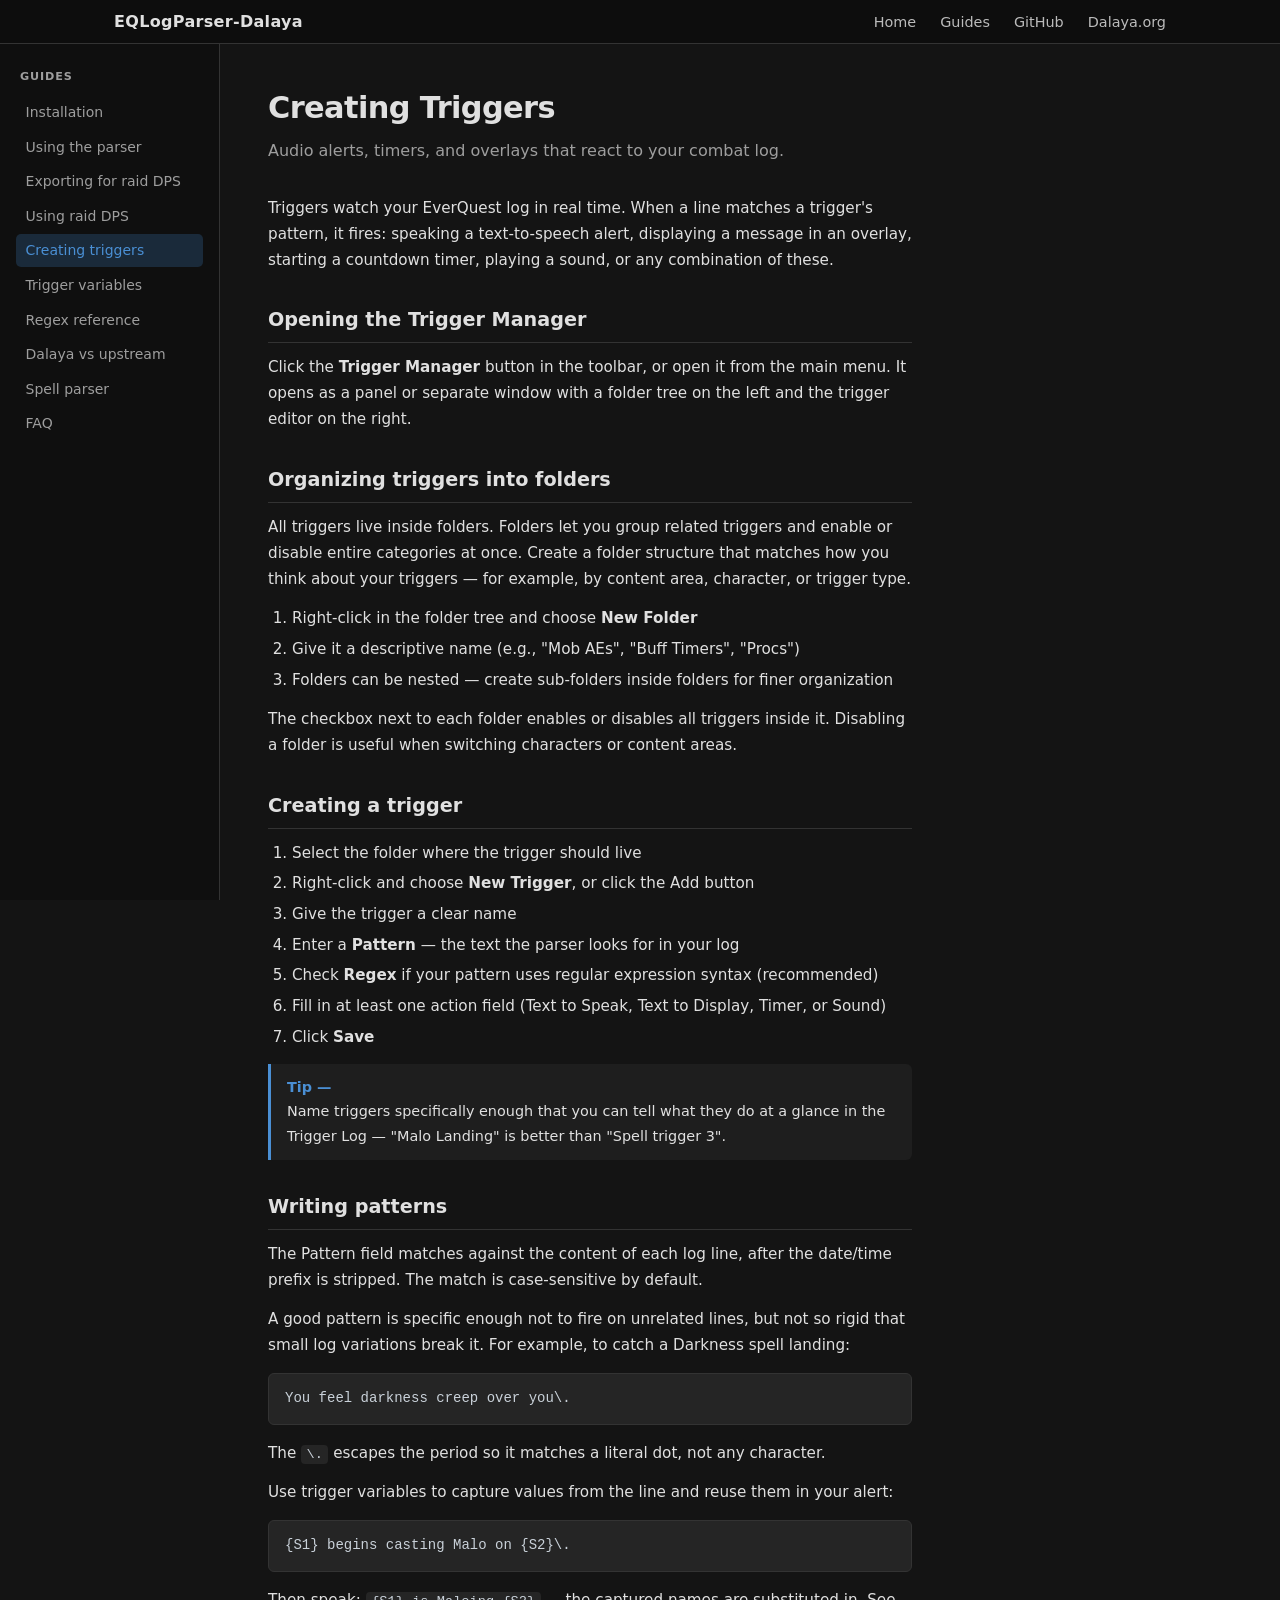
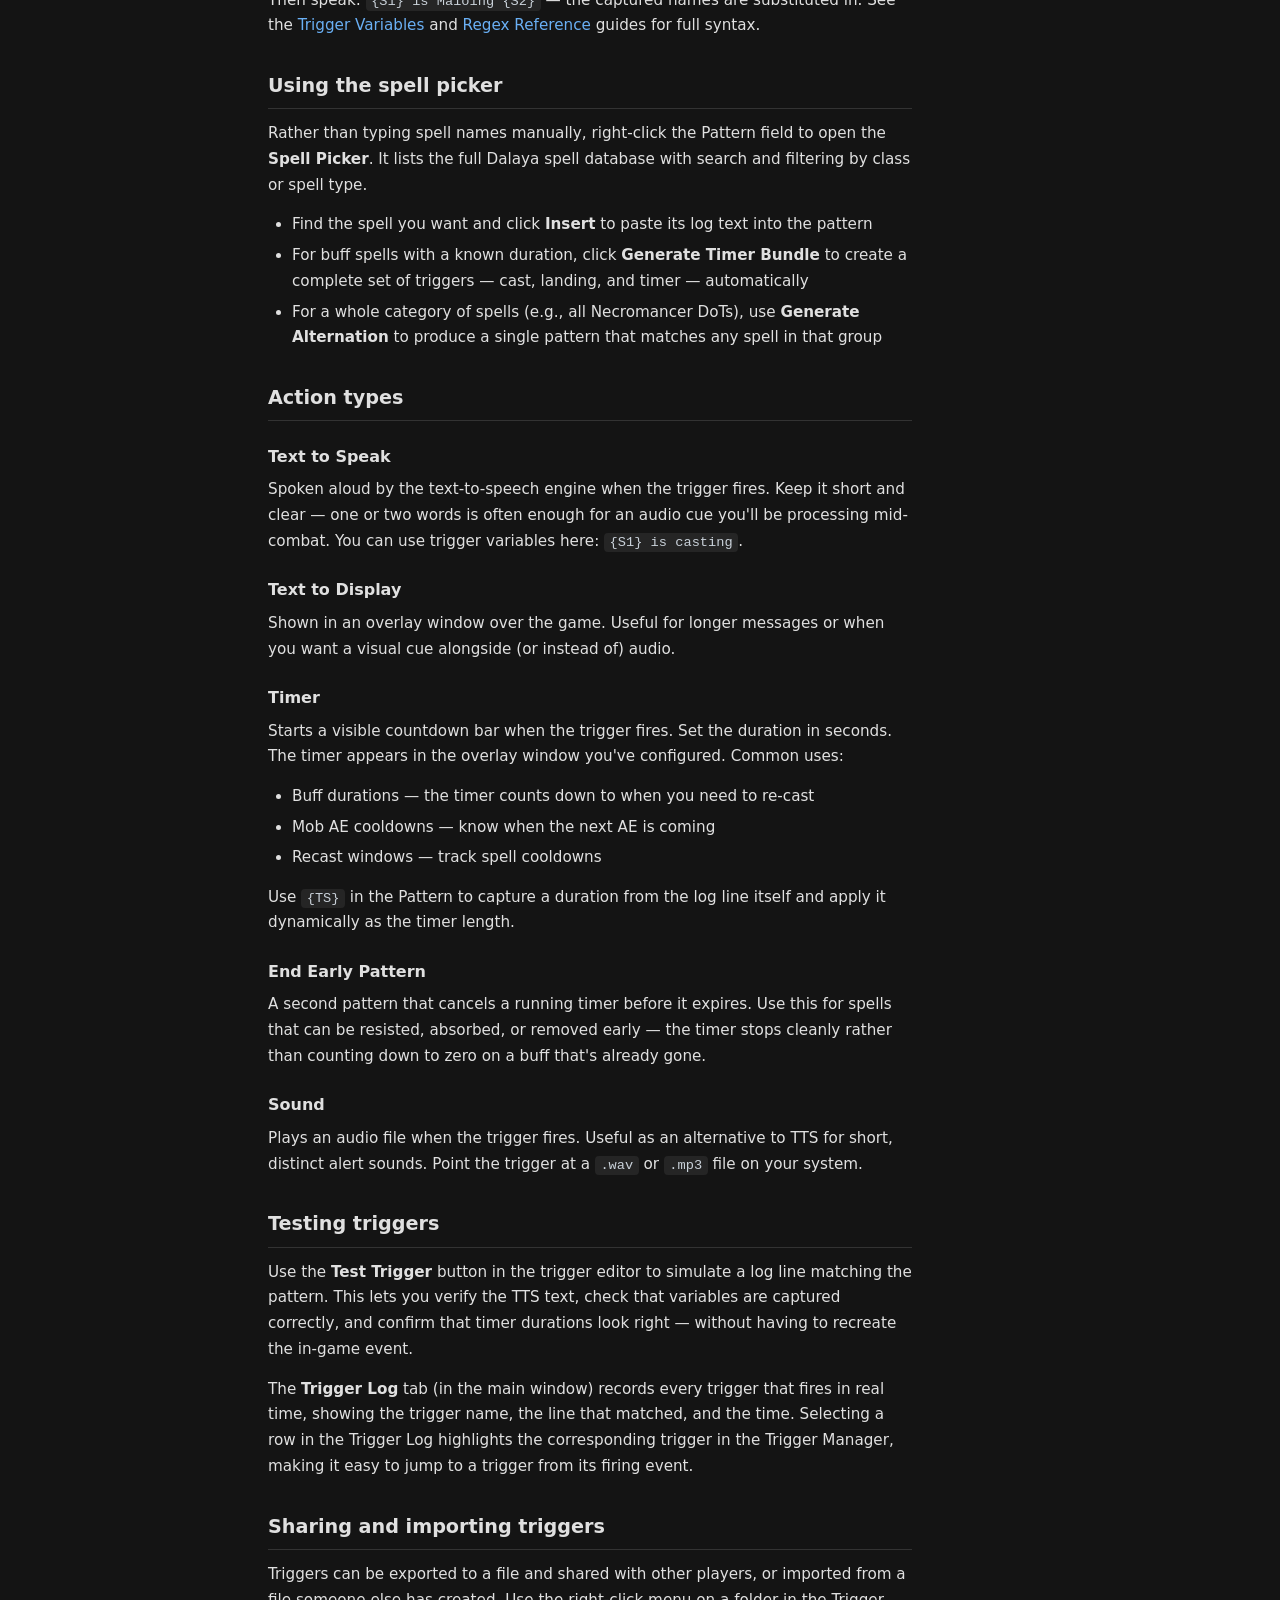
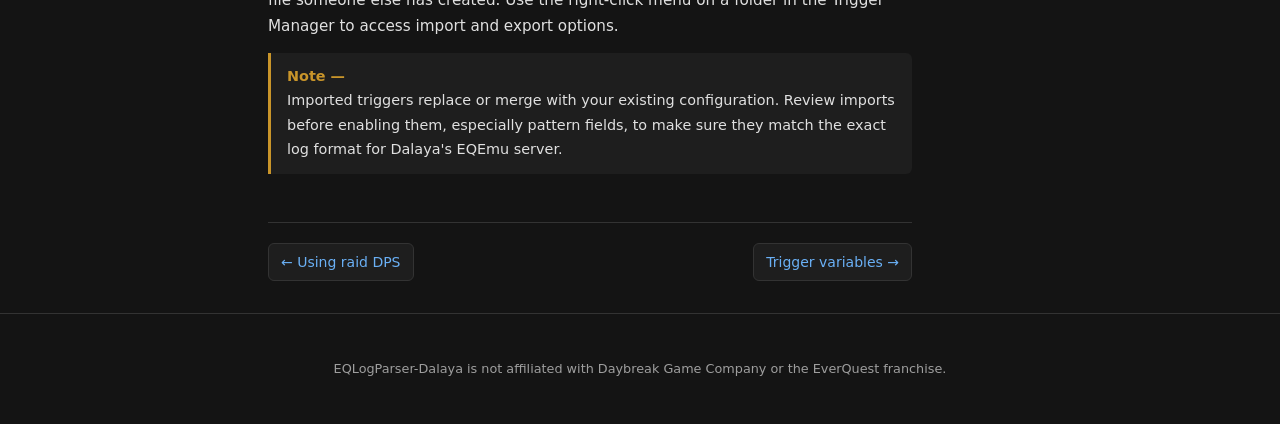
==== website/dalaya/guides/creating-triggers.html @ aa62c098 "Add all ten guides to the website Complete first-pass guide set covering the full outline: - parser." ====
<!DOCTYPE html>
<html lang="en">
<head>
  <meta charset="UTF-8" />
  <meta name="viewport" content="width=device-width, initial-scale=1" />
  <title>EQLogParser-Dalaya — Creating Triggers</title>
  <meta name="description" content="How to create audio triggers, timers, and alerts in EQLogParser-Dalaya." />
  <link rel="stylesheet" href="../css/style.css" />
</head>
<body>

  <nav class="topbar">
    <div class="nav-inner">
      <span class="nav-title">EQLogParser-Dalaya</span>
      <ul class="nav-links">
        <li><a href="../index.html">Home</a></li>
        <li><a href="index.html">Guides</a></li>
        <li><a href="https://github.com/SkepticalMystic/EQLogParser-Dalaya" target="_blank">GitHub</a></li>
        <li><a href="https://www.dalaya.org" target="_blank">Dalaya.org</a></li>
      </ul>
    </div>
  </nav>

  <div class="guide-page-wrapper">

    <nav id="guide-sidebar" class="guide-sidebar"></nav>

    <div class="guide-main">
      <h1>Creating Triggers</h1>
      <p class="guide-subtitle">Audio alerts, timers, and overlays that react to your combat log.</p>

      <p>
        Triggers watch your EverQuest log in real time. When a line matches a trigger's pattern,
        it fires: speaking a text-to-speech alert, displaying a message in an overlay, starting
        a countdown timer, playing a sound, or any combination of these.
      </p>

      <h2>Opening the Trigger Manager</h2>
      <p>
        Click the <strong>Trigger Manager</strong> button in the toolbar, or open it from the
        main menu. It opens as a panel or separate window with a folder tree on the left and
        the trigger editor on the right.
      </p>

      <h2>Organizing triggers into folders</h2>
      <p>
        All triggers live inside folders. Folders let you group related triggers and enable or
        disable entire categories at once. Create a folder structure that matches how you think
        about your triggers — for example, by content area, character, or trigger type.
      </p>
      <ol>
        <li>Right-click in the folder tree and choose <strong>New Folder</strong></li>
        <li>Give it a descriptive name (e.g., "Mob AEs", "Buff Timers", "Procs")</li>
        <li>Folders can be nested — create sub-folders inside folders for finer organization</li>
      </ol>
      <p>
        The checkbox next to each folder enables or disables all triggers inside it.
        Disabling a folder is useful when switching characters or content areas.
      </p>

      <h2>Creating a trigger</h2>
      <ol>
        <li>Select the folder where the trigger should live</li>
        <li>Right-click and choose <strong>New Trigger</strong>, or click the Add button</li>
        <li>Give the trigger a clear name</li>
        <li>Enter a <strong>Pattern</strong> — the text the parser looks for in your log</li>
        <li>Check <strong>Regex</strong> if your pattern uses regular expression syntax (recommended)</li>
        <li>Fill in at least one action field (Text to Speak, Text to Display, Timer, or Sound)</li>
        <li>Click <strong>Save</strong></li>
      </ol>
      <div class="callout tip">
        <p>
          Name triggers specifically enough that you can tell what they do at a glance in the
          Trigger Log — "Malo Landing" is better than "Spell trigger 3".
        </p>
      </div>

      <h2>Writing patterns</h2>
      <p>
        The Pattern field matches against the content of each log line, after the date/time prefix
        is stripped. The match is case-sensitive by default.
      </p>
      <p>
        A good pattern is specific enough not to fire on unrelated lines, but not so rigid that
        small log variations break it. For example, to catch a Darkness spell landing:
      </p>
      <pre><code>You feel darkness creep over you\.</code></pre>
      <p>
        The <code>\.</code> escapes the period so it matches a literal dot, not any character.
      </p>
      <p>
        Use trigger variables to capture values from the line and reuse them in your alert:
      </p>
      <pre><code>{S1} begins casting Malo on {S2}\.</code></pre>
      <p>
        Then speak: <code>{S1} is Maloing {S2}</code> — the captured names are substituted in.
        See the <a href="trigger-variables.html">Trigger Variables</a> and
        <a href="regex.html">Regex Reference</a> guides for full syntax.
      </p>

      <h2>Using the spell picker</h2>
      <p>
        Rather than typing spell names manually, right-click the Pattern field to open the
        <strong>Spell Picker</strong>. It lists the full Dalaya spell database with search and
        filtering by class or spell type.
      </p>
      <ul>
        <li>Find the spell you want and click <strong>Insert</strong> to paste its log text into the pattern</li>
        <li>For buff spells with a known duration, click <strong>Generate Timer Bundle</strong> to create
            a complete set of triggers — cast, landing, and timer — automatically</li>
        <li>For a whole category of spells (e.g., all Necromancer DoTs), use
            <strong>Generate Alternation</strong> to produce a single pattern that matches any
            spell in that group</li>
      </ul>

      <h2>Action types</h2>

      <h3>Text to Speak</h3>
      <p>
        Spoken aloud by the text-to-speech engine when the trigger fires. Keep it short and clear —
        one or two words is often enough for an audio cue you'll be processing mid-combat.
        You can use trigger variables here: <code>{S1} is casting</code>.
      </p>

      <h3>Text to Display</h3>
      <p>
        Shown in an overlay window over the game. Useful for longer messages or when you
        want a visual cue alongside (or instead of) audio.
      </p>

      <h3>Timer</h3>
      <p>
        Starts a visible countdown bar when the trigger fires. Set the duration in seconds.
        The timer appears in the overlay window you've configured. Common uses:
      </p>
      <ul>
        <li>Buff durations — the timer counts down to when you need to re-cast</li>
        <li>Mob AE cooldowns — know when the next AE is coming</li>
        <li>Recast windows — track spell cooldowns</li>
      </ul>
      <p>
        Use <code>{TS}</code> in the Pattern to capture a duration from the log line itself
        and apply it dynamically as the timer length.
      </p>

      <h3>End Early Pattern</h3>
      <p>
        A second pattern that cancels a running timer before it expires. Use this for spells
        that can be resisted, absorbed, or removed early — the timer stops cleanly rather
        than counting down to zero on a buff that's already gone.
      </p>

      <h3>Sound</h3>
      <p>
        Plays an audio file when the trigger fires. Useful as an alternative to TTS for
        short, distinct alert sounds. Point the trigger at a <code>.wav</code> or
        <code>.mp3</code> file on your system.
      </p>

      <h2>Testing triggers</h2>
      <p>
        Use the <strong>Test Trigger</strong> button in the trigger editor to simulate a log
        line matching the pattern. This lets you verify the TTS text, check that variables
        are captured correctly, and confirm that timer durations look right — without having
        to recreate the in-game event.
      </p>
      <p>
        The <strong>Trigger Log</strong> tab (in the main window) records every trigger that
        fires in real time, showing the trigger name, the line that matched, and the time.
        Selecting a row in the Trigger Log highlights the corresponding trigger in the
        Trigger Manager, making it easy to jump to a trigger from its firing event.
      </p>

      <h2>Sharing and importing triggers</h2>
      <p>
        Triggers can be exported to a file and shared with other players, or imported from
        a file someone else has created. Use the right-click menu on a folder in the Trigger
        Manager to access import and export options.
      </p>
      <div class="callout warning">
        <p>
          Imported triggers replace or merge with your existing configuration.
          Review imports before enabling them, especially pattern fields, to make sure they
          match the exact log format for Dalaya's EQEmu server.
        </p>
      </div>

      <nav id="guide-prevnext" class="guide-prevnext"></nav>
    </div>

  </div>

  <footer>
    <p>EQLogParser-Dalaya is not affiliated with Daybreak Game Company or the EverQuest franchise.</p>
  </footer>

  <script src="nav.js"></script>
  <script>renderNav("creating-triggers");</script>

</body>
</html>
---- website/dalaya/css/style.css ----
:root {
  --bg: #141414;
  --surface: #1e1e1e;
  --surface-2: #252525;
  --border: #333;
  --text: #e0e0e0;
  --text-muted: #9e9e9e;
  --accent: #4a8fd4;
  --accent-hover: #5ca0e8;
  --link: #6ab0f5;
}

* { box-sizing: border-box; }

body {
  margin: 0;
  background: var(--bg);
  color: var(--text);
  font-family: 'Segoe UI', system-ui, sans-serif;
  line-height: 1.6;
}

a {
  color: var(--link);
  text-decoration: none;
}

a:hover {
  text-decoration: underline;
}

code {
  background: var(--surface-2);
  padding: 0.15em 0.4em;
  border-radius: 4px;
  font-family: 'Consolas', monospace;
  font-size: 0.9em;
  color: #c9d1d9;
}

/* Topbar */
.topbar {
  position: fixed;
  top: 0;
  left: 0;
  right: 0;
  height: 44px;
  background: #0d0d0d;
  border-bottom: 1px solid var(--border);
  z-index: 100;
}

.nav-inner {
  max-width: 1100px;
  margin: 0 auto;
  height: 100%;
  display: flex;
  align-items: center;
  justify-content: space-between;
  padding: 0 1.5rem;
}

.nav-title {
  font-weight: 600;
  font-size: 1rem;
  color: var(--text);
  letter-spacing: 0.02em;
}

.nav-links {
  list-style: none;
  margin: 0;
  padding: 0;
  display: flex;
  gap: 1.5rem;
}

.nav-links a {
  color: #bbb;
  font-size: 0.9rem;
  transition: color 0.15s;
}

.nav-links a:hover {
  color: var(--text);
  text-decoration: none;
}

/* Main content offset for fixed nav */
main {
  padding-top: 44px;
}

/* Hero */
.hero {
  text-align: center;
  padding: 5rem 2rem 4rem;
  background: linear-gradient(180deg, #181830 0%, var(--bg) 100%);
  border-bottom: 1px solid var(--border);
}

.hero-title {
  font-size: 2.8rem;
  font-weight: 700;
  margin: 0 0 0.5rem;
  letter-spacing: -0.02em;
}

.hero-sub {
  font-size: 1.15rem;
  color: var(--text-muted);
  margin: 0 0 1.25rem;
}

.hero-sub strong {
  color: var(--text);
}

.version-badge {
  display: inline-block;
  background: var(--surface-2);
  border: 1px solid var(--border);
  border-radius: 20px;
  padding: 0.2em 0.9em;
  font-size: 0.85rem;
  color: var(--text-muted);
  margin-bottom: 1.75rem;
  font-family: 'Consolas', monospace;
  min-width: 60px;
}

.hero-actions {
  display: flex;
  gap: 1rem;
  justify-content: center;
  flex-wrap: wrap;
  margin-bottom: 1.25rem;
}

.btn-primary {
  background: var(--accent);
  color: #fff;
  font-weight: 600;
  padding: 0.7rem 1.75rem;
  border-radius: 6px;
  transition: background 0.15s;
  font-size: 1rem;
  display: inline-block;
}

.btn-primary:hover {
  background: var(--accent-hover);
  text-decoration: none;
}

.btn-secondary {
  background: var(--surface-2);
  color: var(--text);
  font-weight: 500;
  padding: 0.7rem 1.75rem;
  border-radius: 6px;
  border: 1px solid var(--border);
  font-size: 1rem;
  transition: background 0.15s;
  display: inline-block;
}

.btn-secondary:hover {
  background: #303030;
  text-decoration: none;
}

.requirements {
  font-size: 0.82rem;
  color: var(--text-muted);
  margin: 0;
}

/* Shared section styles */
.section-inner {
  max-width: 1000px;
  margin: 0 auto;
  padding: 3rem 2rem;
}

.section-inner h2 {
  font-size: 1.5rem;
  font-weight: 600;
  margin: 0 0 1.5rem;
  color: var(--text);
  border-bottom: 1px solid var(--border);
  padding-bottom: 0.5rem;
}

/* Features */
.features {
  border-bottom: 1px solid var(--border);
}

.features-grid {
  display: grid;
  grid-template-columns: repeat(auto-fit, minmax(280px, 1fr));
  gap: 1rem;
}

.feature-card {
  background: var(--surface);
  border: 1px solid var(--border);
  border-radius: 8px;
  padding: 1.25rem 1.5rem;
}

.feature-card h3 {
  margin: 0 0 0.5rem;
  font-size: 1rem;
  font-weight: 600;
  color: var(--accent);
}

.feature-card p {
  margin: 0;
  font-size: 0.9rem;
  color: var(--text-muted);
  line-height: 1.5;
}

/* About / Dalaya section */
.about {
  border-bottom: 1px solid var(--border);
}

.about ul {
  padding-left: 1.5rem;
  margin: 0;
}

.about li {
  margin-bottom: 0.7rem;
  font-size: 0.95rem;
}

/* Credits */
.credits-grid {
  display: grid;
  grid-template-columns: repeat(auto-fit, minmax(260px, 1fr));
  gap: 1rem;
}

.credit-card {
  background: var(--surface);
  border: 1px solid var(--border);
  border-radius: 8px;
  padding: 1.25rem 1.5rem;
}

.credit-card h3 {
  margin: 0 0 0.6rem;
  font-size: 1rem;
  font-weight: 600;
  color: var(--text);
}

.credit-card p {
  font-size: 0.88rem;
  color: var(--text-muted);
  margin: 0 0 0.85rem;
  line-height: 1.5;
}

.credit-links {
  display: flex;
  gap: 1rem;
  font-size: 0.9rem;
}

.credit-links a {
  color: var(--link);
}

/* Footer */
footer {
  text-align: center;
  padding: 2rem 1rem;
  font-size: 0.8rem;
  color: var(--text-muted);
  border-top: 1px solid var(--border);
}

/* ── Guide pages ─────────────────────────────────────────── */

.guide-page-wrapper {
  display: grid;
  grid-template-columns: 220px 1fr;
  margin-top: 44px;
  min-height: calc(100vh - 44px);
}

.guide-sidebar {
  position: sticky;
  top: 44px;
  height: calc(100vh - 44px);
  overflow-y: auto;
  border-right: 1px solid var(--border);
  padding: 1.5rem 1rem;
  background: #0f0f0f;
}

.guide-sidebar-heading {
  font-size: 0.7rem;
  font-weight: 600;
  text-transform: uppercase;
  letter-spacing: 0.08em;
  color: var(--text-muted);
  margin: 0 0 0.6rem 0.25rem;
}

.guide-sidebar-list {
  list-style: none;
  margin: 0;
  padding: 0;
}

.guide-sidebar-list li {
  margin-bottom: 1px;
}

.guide-sidebar-link {
  display: flex;
  justify-content: space-between;
  align-items: center;
  padding: 0.35rem 0.6rem;
  border-radius: 5px;
  font-size: 0.875rem;
  text-decoration: none;
  color: var(--text-muted);
  transition: background 0.12s, color 0.12s;
}

a.guide-sidebar-link:hover {
  background: var(--surface-2);
  color: var(--text);
  text-decoration: none;
}

.guide-sidebar-link.current {
  background: #1a2a3a;
  color: var(--accent);
  font-weight: 500;
}

.guide-sidebar-link.soon {
  color: #555;
  cursor: default;
  font-size: 0.84rem;
}

.soon-badge {
  font-size: 0.6rem;
  font-weight: 600;
  text-transform: uppercase;
  letter-spacing: 0.06em;
  background: var(--surface-2);
  border: 1px solid var(--border);
  border-radius: 10px;
  padding: 1px 5px;
  color: #555;
  flex-shrink: 0;
}

/* Guide main content */
.guide-main {
  max-width: 740px;
  padding: 2.5rem 3rem 2rem;
}

.guide-main h1 {
  font-size: 1.9rem;
  font-weight: 700;
  margin: 0 0 0.25rem;
  letter-spacing: -0.02em;
}

.guide-main .guide-subtitle {
  font-size: 1rem;
  color: var(--text-muted);
  margin: 0 0 2rem;
}

.guide-main h2 {
  font-size: 1.2rem;
  font-weight: 600;
  margin: 2rem 0 0.75rem;
  padding-bottom: 0.4rem;
  border-bottom: 1px solid var(--border);
}

.guide-main h3 {
  font-size: 1rem;
  font-weight: 600;
  margin: 1.4rem 0 0.5rem;
  color: var(--text);
}

.guide-main p {
  margin: 0 0 0.85rem;
  font-size: 0.95rem;
  line-height: 1.7;
}

.guide-main ul,
.guide-main ol {
  padding-left: 1.5rem;
  margin: 0 0 0.85rem;
}

.guide-main li {
  font-size: 0.95rem;
  line-height: 1.7;
  margin-bottom: 0.3rem;
}

.guide-main pre {
  background: var(--surface-2);
  border: 1px solid var(--border);
  border-radius: 6px;
  padding: 0.85rem 1rem;
  margin: 0 0 1rem;
  overflow-x: auto;
}

.guide-main pre code {
  background: none;
  padding: 0;
  font-size: 0.875rem;
  color: #c9d1d9;
}

.guide-main a {
  color: var(--link);
}

.guide-main a:hover {
  text-decoration: underline;
}

/* Callout boxes */
.callout {
  border-left: 3px solid var(--border);
  background: var(--surface);
  border-radius: 0 6px 6px 0;
  padding: 0.75rem 1rem;
  margin: 0 0 1rem;
  font-size: 0.9rem;
  line-height: 1.6;
}

.callout p {
  margin: 0;
  font-size: 0.9rem;
}

.callout.tip {
  border-left-color: var(--accent);
}

.callout.tip::before {
  content: 'Tip — ';
  font-weight: 600;
  color: var(--accent);
}

.callout.warning {
  border-left-color: #c9952a;
}

.callout.warning::before {
  content: 'Note — ';
  font-weight: 600;
  color: #c9952a;
}

/* Prev / Next */
.guide-prevnext {
  display: flex;
  justify-content: space-between;
  align-items: center;
  margin-top: 3rem;
  padding-top: 1.25rem;
  border-top: 1px solid var(--border);
}

.prevnext-btn {
  display: inline-flex;
  align-items: center;
  gap: 0.4rem;
  font-size: 0.875rem;
  color: var(--link);
  text-decoration: none;
  padding: 0.45rem 0.75rem;
  border: 1px solid var(--border);
  border-radius: 6px;
  background: var(--surface);
  transition: background 0.12s;
}

.prevnext-btn:hover {
  background: var(--surface-2);
  text-decoration: none;
}

/* Guide index page */
.guide-index-header {
  max-width: 740px;
  margin: 2.5rem auto 0;
  padding: 0 3rem;
}

.guide-index-header h1 {
  font-size: 1.9rem;
  font-weight: 700;
  margin: 0 0 0.35rem;
}

.guide-index-header p {
  font-size: 0.95rem;
  color: var(--text-muted);
  margin: 0 0 2rem;
}

.guide-index-grid {
  max-width: 740px;
  margin: 0 auto;
  padding: 0 3rem 3rem;
  display: flex;
  flex-direction: column;
  gap: 0.6rem;
}

.guide-card {
  display: flex;
  align-items: center;
  justify-content: space-between;
  background: var(--surface);
  border: 1px solid var(--border);
  border-radius: 8px;
  padding: 1rem 1.25rem;
  text-decoration: none;
  color: var(--text);
  transition: background 0.12s, border-color 0.12s;
  gap: 1rem;
}

a.guide-card:hover {
  background: var(--surface-2);
  border-color: #444;
  text-decoration: none;
}

.guide-card-body {
  flex: 1;
}

.guide-card-title {
  font-size: 0.95rem;
  font-weight: 600;
  margin-bottom: 0.2rem;
  color: var(--text);
}

.guide-card-desc {
  font-size: 0.85rem;
  color: var(--text-muted);
  line-height: 1.4;
  margin: 0;
}

.guide-card-arrow {
  color: var(--text-muted);
  font-size: 1rem;
  flex-shrink: 0;
}

.guide-card.soon {
  opacity: 0.5;
  cursor: default;
}

.guide-card-soon-badge {
  font-size: 0.7rem;
  font-weight: 600;
  text-transform: uppercase;
  letter-spacing: 0.06em;
  background: var(--surface-2);
  border: 1px solid var(--border);
  border-radius: 10px;
  padding: 2px 7px;
  color: var(--text-muted);
  flex-shrink: 0;
}

/* Responsive */
@media (max-width: 600px) {
  .hero-title {
    font-size: 2rem;
  }

  .hero-actions {
    flex-direction: column;
    align-items: center;
  }

  .btn-primary,
  .btn-secondary {
    width: 220px;
    text-align: center;
  }

  .guide-page-wrapper {
    grid-template-columns: 1fr;
  }

  .guide-sidebar {
    position: static;
    height: auto;
    border-right: none;
    border-bottom: 1px solid var(--border);
    padding: 1rem;
  }

  .guide-sidebar-list {
    display: flex;
    flex-wrap: wrap;
    gap: 4px;
  }

  .guide-main {
    padding: 1.5rem 1.25rem;
  }

  .guide-index-header,
  .guide-index-grid {
    padding-left: 1.25rem;
    padding-right: 1.25rem;
  }
}
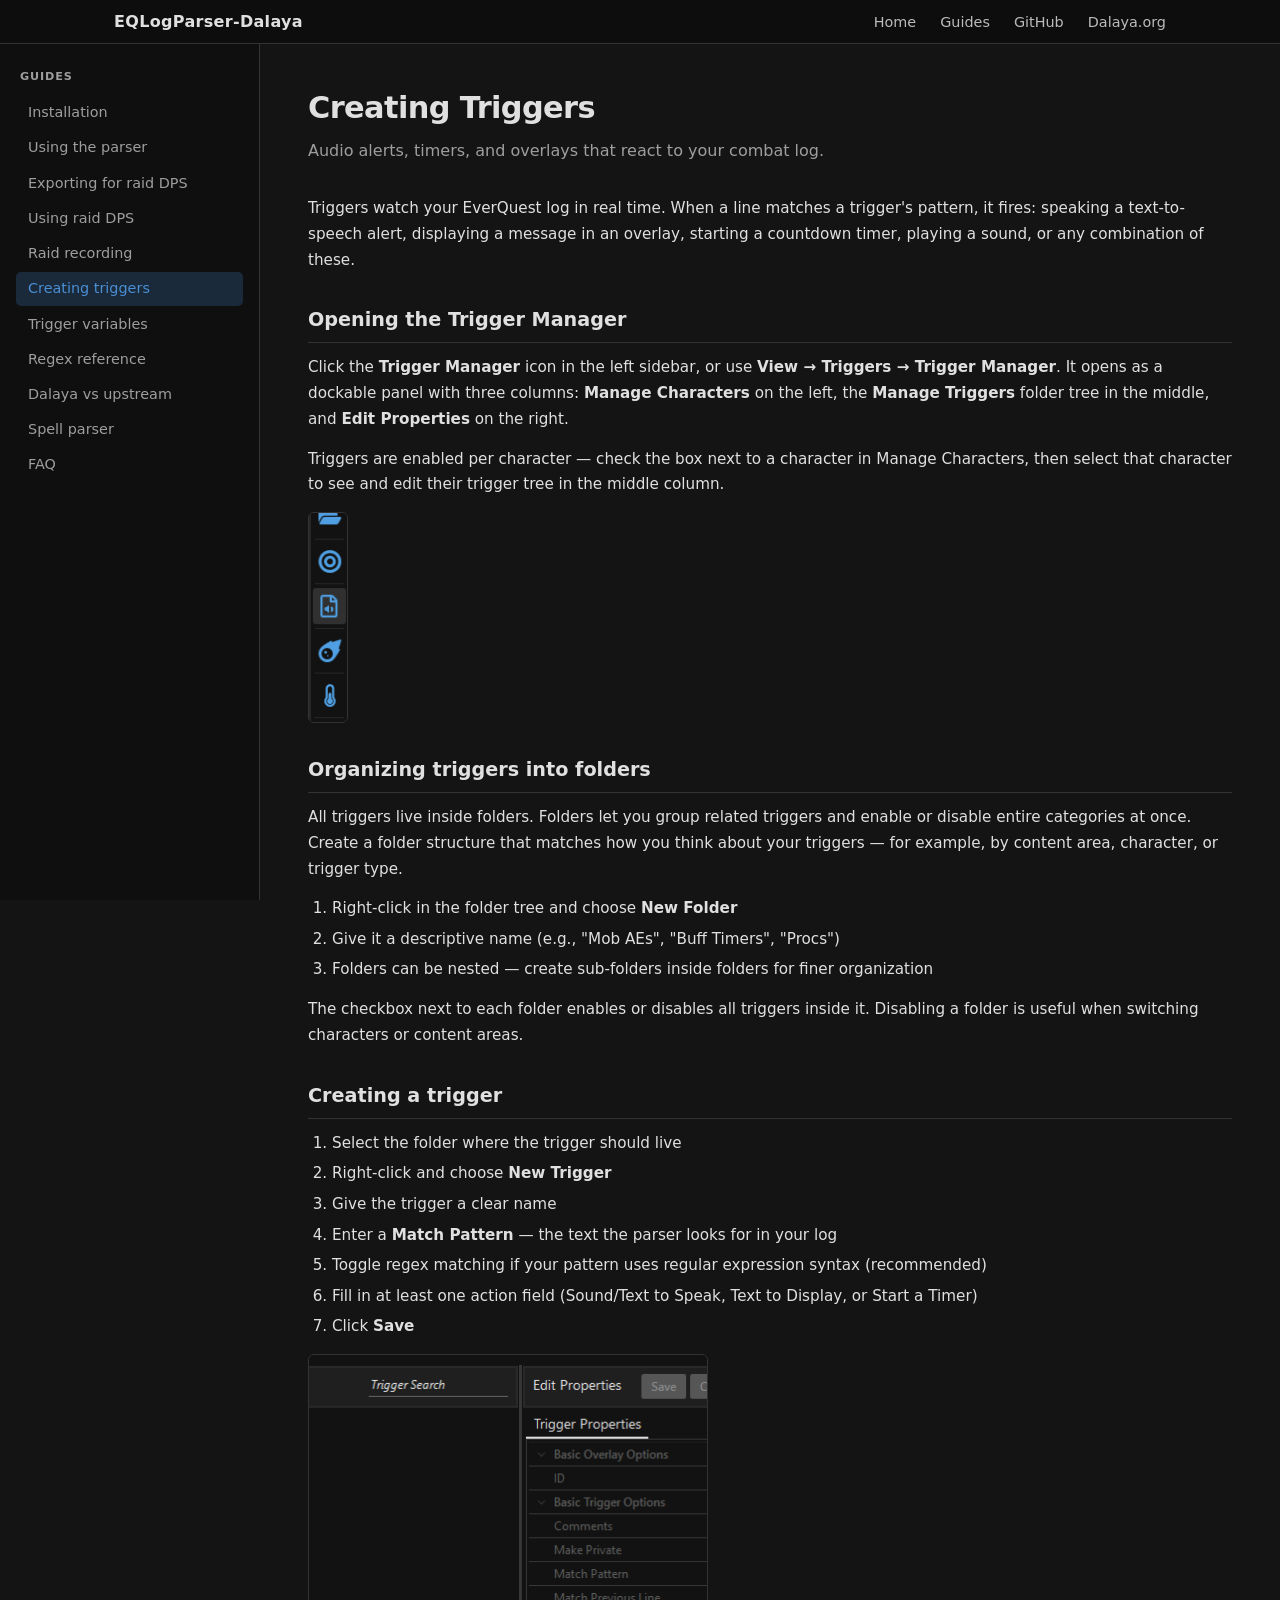
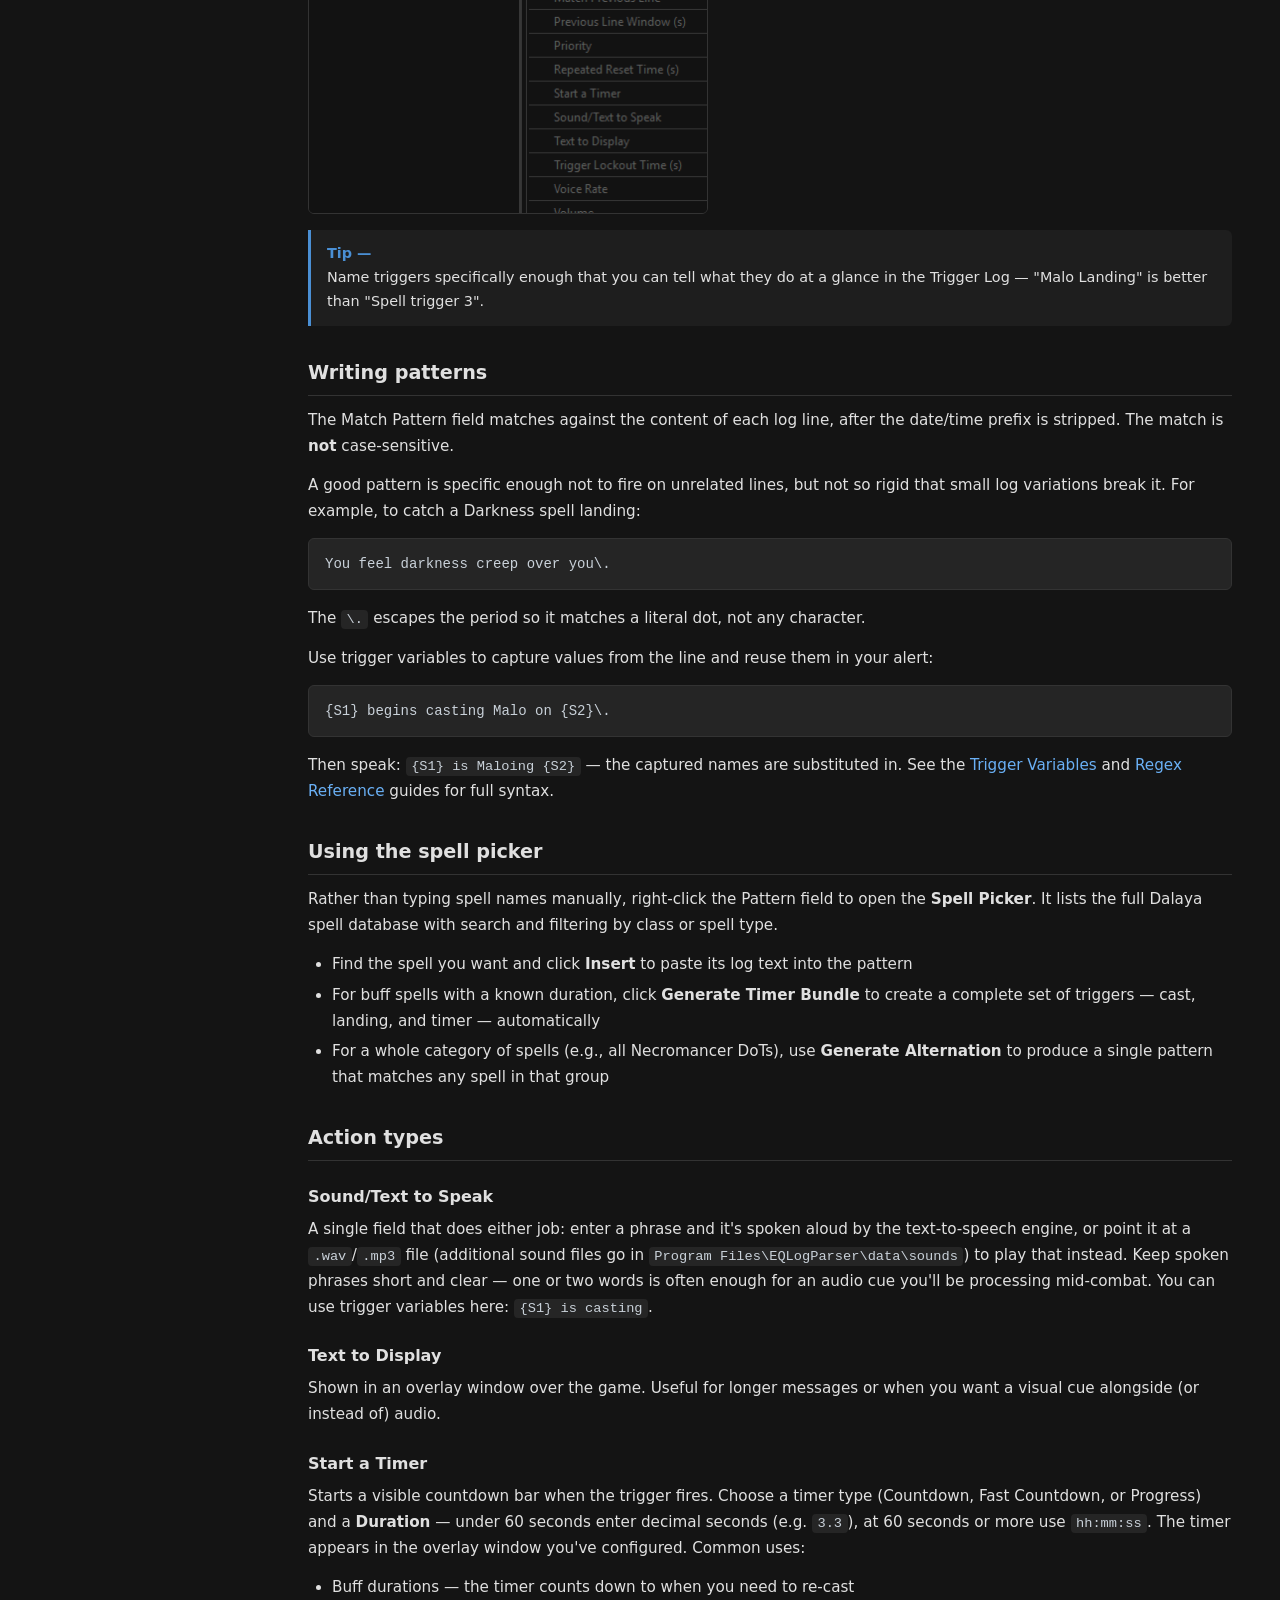
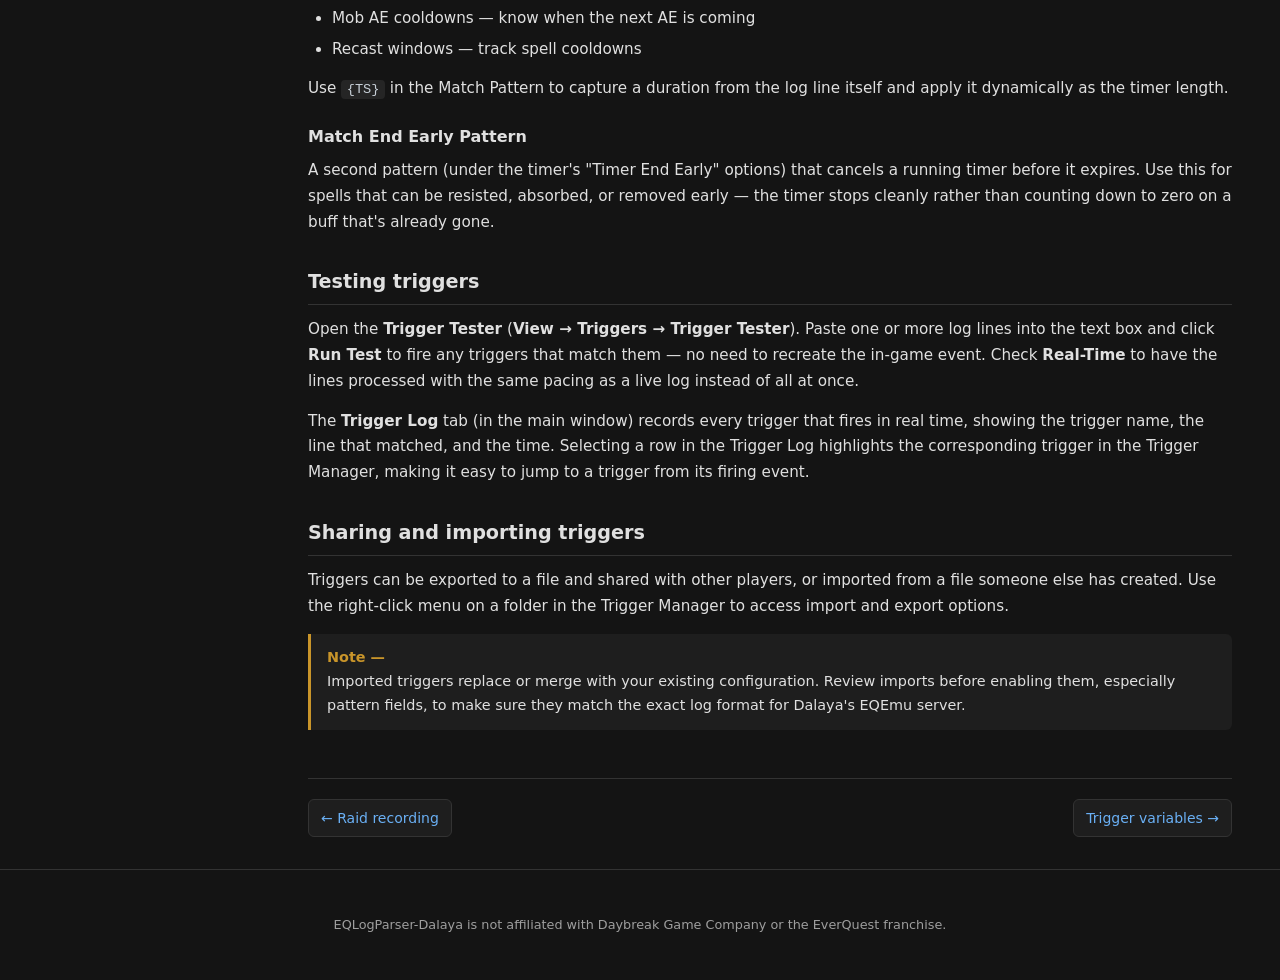
==== commit ade332c8: "Fix factual errors across all website guides and add real screenshots Verified every guide's claims " ====
--- a/website/dalaya/guides/creating-triggers.html
+++ b/website/dalaya/guides/creating-triggers.html
@@ -37,10 +37,16 @@
 
       <h2>Opening the Trigger Manager</h2>
       <p>
-        Click the <strong>Trigger Manager</strong> button in the toolbar, or open it from the
-        main menu. It opens as a panel or separate window with a folder tree on the left and
-        the trigger editor on the right.
-      </p>
+        Click the <strong>Trigger Manager</strong> icon in the left sidebar, or use
+        <strong>View &rarr; Triggers &rarr; Trigger Manager</strong>. It opens as a dockable panel
+        with three columns: <strong>Manage Characters</strong> on the left, the <strong>Manage
+        Triggers</strong> folder tree in the middle, and <strong>Edit Properties</strong> on the right.
+      </p>
+      <p>
+        Triggers are enabled per character — check the box next to a character in Manage Characters,
+        then select that character to see and edit their trigger tree in the middle column.
+      </p>
+      <img class="guide-screenshot" src="images/creating-triggers-sidebar.png" alt="Left sidebar showing the Trigger Manager icon (third from top)" style="max-width: 40px;" />
 
       <h2>Organizing triggers into folders</h2>
       <p>
@@ -61,13 +67,14 @@
       <h2>Creating a trigger</h2>
       <ol>
         <li>Select the folder where the trigger should live</li>
-        <li>Right-click and choose <strong>New Trigger</strong>, or click the Add button</li>
+        <li>Right-click and choose <strong>New Trigger</strong></li>
         <li>Give the trigger a clear name</li>
-        <li>Enter a <strong>Pattern</strong> — the text the parser looks for in your log</li>
-        <li>Check <strong>Regex</strong> if your pattern uses regular expression syntax (recommended)</li>
-        <li>Fill in at least one action field (Text to Speak, Text to Display, Timer, or Sound)</li>
+        <li>Enter a <strong>Match Pattern</strong> — the text the parser looks for in your log</li>
+        <li>Toggle regex matching if your pattern uses regular expression syntax (recommended)</li>
+        <li>Fill in at least one action field (Sound/Text to Speak, Text to Display, or Start a Timer)</li>
         <li>Click <strong>Save</strong></li>
       </ol>
+      <img class="guide-screenshot" src="images/creating-triggers-properties.png" alt="Edit Properties panel showing the Trigger Properties field list: Match Pattern, Sound/Text to Speak, Text to Display, Start a Timer, and more" style="max-width: 400px;" />
       <div class="callout tip">
         <p>
           Name triggers specifically enough that you can tell what they do at a glance in the
@@ -77,8 +84,8 @@
 
       <h2>Writing patterns</h2>
       <p>
-        The Pattern field matches against the content of each log line, after the date/time prefix
-        is stripped. The match is case-sensitive by default.
+        The Match Pattern field matches against the content of each log line, after the date/time
+        prefix is stripped. The match is <strong>not</strong> case-sensitive.
       </p>
       <p>
         A good pattern is specific enough not to fire on unrelated lines, but not so rigid that
@@ -115,11 +122,13 @@
 
       <h2>Action types</h2>
 
-      <h3>Text to Speak</h3>
-      <p>
-        Spoken aloud by the text-to-speech engine when the trigger fires. Keep it short and clear —
-        one or two words is often enough for an audio cue you'll be processing mid-combat.
-        You can use trigger variables here: <code>{S1} is casting</code>.
+      <h3>Sound/Text to Speak</h3>
+      <p>
+        A single field that does either job: enter a phrase and it's spoken aloud by the
+        text-to-speech engine, or point it at a <code>.wav</code>/<code>.mp3</code> file (additional
+        sound files go in <code>Program Files\EQLogParser\data\sounds</code>) to play that instead.
+        Keep spoken phrases short and clear — one or two words is often enough for an audio cue
+        you'll be processing mid-combat. You can use trigger variables here: <code>{S1} is casting</code>.
       </p>
 
       <h3>Text to Display</h3>
@@ -128,10 +137,12 @@
         want a visual cue alongside (or instead of) audio.
       </p>
 
-      <h3>Timer</h3>
-      <p>
-        Starts a visible countdown bar when the trigger fires. Set the duration in seconds.
-        The timer appears in the overlay window you've configured. Common uses:
+      <h3>Start a Timer</h3>
+      <p>
+        Starts a visible countdown bar when the trigger fires. Choose a timer type (Countdown,
+        Fast Countdown, or Progress) and a <strong>Duration</strong> — under 60 seconds enter decimal
+        seconds (e.g. <code>3.3</code>), at 60 seconds or more use <code>hh:mm:ss</code>. The timer
+        appears in the overlay window you've configured. Common uses:
       </p>
       <ul>
         <li>Buff durations — the timer counts down to when you need to re-cast</li>
@@ -139,30 +150,24 @@
         <li>Recast windows — track spell cooldowns</li>
       </ul>
       <p>
-        Use <code>{TS}</code> in the Pattern to capture a duration from the log line itself
+        Use <code>{TS}</code> in the Match Pattern to capture a duration from the log line itself
         and apply it dynamically as the timer length.
       </p>
 
-      <h3>End Early Pattern</h3>
-      <p>
-        A second pattern that cancels a running timer before it expires. Use this for spells
-        that can be resisted, absorbed, or removed early — the timer stops cleanly rather
-        than counting down to zero on a buff that's already gone.
-      </p>
-
-      <h3>Sound</h3>
-      <p>
-        Plays an audio file when the trigger fires. Useful as an alternative to TTS for
-        short, distinct alert sounds. Point the trigger at a <code>.wav</code> or
-        <code>.mp3</code> file on your system.
+      <h3>Match End Early Pattern</h3>
+      <p>
+        A second pattern (under the timer's "Timer End Early" options) that cancels a running timer
+        before it expires. Use this for spells that can be resisted, absorbed, or removed early —
+        the timer stops cleanly rather than counting down to zero on a buff that's already gone.
       </p>
 
       <h2>Testing triggers</h2>
       <p>
-        Use the <strong>Test Trigger</strong> button in the trigger editor to simulate a log
-        line matching the pattern. This lets you verify the TTS text, check that variables
-        are captured correctly, and confirm that timer durations look right — without having
-        to recreate the in-game event.
+        Open the <strong>Trigger Tester</strong> (<strong>View &rarr; Triggers &rarr; Trigger
+        Tester</strong>). Paste one or more log lines into the text box and click <strong>Run
+        Test</strong> to fire any triggers that match them — no need to recreate the in-game event.
+        Check <strong>Real-Time</strong> to have the lines processed with the same pacing as a live
+        log instead of all at once.
       </p>
       <p>
         The <strong>Trigger Log</strong> tab (in the main window) records every trigger that
--- a/website/dalaya/css/style.css
+++ b/website/dalaya/css/style.css
@@ -290,7 +290,7 @@
 
 .guide-page-wrapper {
   display: grid;
-  grid-template-columns: 220px 1fr;
+  grid-template-columns: 260px 1fr;
   margin-top: 44px;
   min-height: calc(100vh - 44px);
 }
@@ -328,9 +328,9 @@
   display: flex;
   justify-content: space-between;
   align-items: center;
-  padding: 0.35rem 0.6rem;
+  padding: 0.35rem 0.75rem;
   border-radius: 5px;
-  font-size: 0.875rem;
+  font-size: 0.9rem;
   text-decoration: none;
   color: var(--text-muted);
   transition: background 0.12s, color 0.12s;
@@ -369,8 +369,10 @@
 
 /* Guide main content */
 .guide-main {
-  max-width: 740px;
+  max-width: 1100px;
+  margin: 0 auto;
   padding: 2.5rem 3rem 2rem;
+  width: 100%;
 }
 
 .guide-main h1 {
@@ -433,6 +435,16 @@
   padding: 0;
   font-size: 0.875rem;
   color: #c9d1d9;
+}
+
+.guide-screenshot {
+  display: block;
+  max-width: 100%;
+  height: auto;
+  border: 1px solid var(--border);
+  border-radius: 6px;
+  margin: 0 0 1rem;
+  background: var(--surface-2);
 }
 
 .guide-main a {
@@ -510,7 +522,7 @@
 
 /* Guide index page */
 .guide-index-header {
-  max-width: 740px;
+  max-width: 1100px;
   margin: 2.5rem auto 0;
   padding: 0 3rem;
 }
@@ -528,7 +540,7 @@
 }
 
 .guide-index-grid {
-  max-width: 740px;
+  max-width: 1100px;
   margin: 0 auto;
   padding: 0 3rem 3rem;
   display: flex;
@@ -598,8 +610,47 @@
   flex-shrink: 0;
 }
 
+/* Mobile sidebar toggle button — hidden on desktop */
+.sidebar-toggle {
+  display: none;
+}
+
+.sidebar-toggle-left {
+  display: flex;
+  align-items: center;
+  gap: 0.6rem;
+}
+
+.sidebar-toggle-icon {
+  color: var(--accent);
+  font-size: 1.1rem;
+  line-height: 1;
+}
+
+.sidebar-toggle-chevron {
+  color: var(--text-muted);
+  font-size: 0.75rem;
+}
+
 /* Responsive */
 @media (max-width: 600px) {
+  /* Shrink topbar content to stay single-row on narrow screens */
+  .nav-inner {
+    padding: 0 0.85rem;
+  }
+
+  .nav-title {
+    font-size: 0.88rem;
+  }
+
+  .nav-links {
+    gap: 0.85rem;
+  }
+
+  .nav-links a {
+    font-size: 0.78rem;
+  }
+
   .hero-title {
     font-size: 2rem;
   }
@@ -624,17 +675,52 @@
     height: auto;
     border-right: none;
     border-bottom: 1px solid var(--border);
-    padding: 1rem;
-  }
-
+    padding: 0.5rem 0.75rem 0.5rem;
+  }
+
+  /* Toggle button — shown on mobile */
+  .sidebar-toggle {
+    display: flex;
+    justify-content: space-between;
+    align-items: center;
+    width: 100%;
+    background: var(--surface);
+    border: 1px solid var(--border);
+    border-radius: 6px;
+    padding: 0.7rem 1rem;
+    color: var(--text);
+    font-size: 0.9rem;
+    font-weight: 500;
+    cursor: pointer;
+    font-family: inherit;
+    transition: background 0.12s, border-color 0.12s;
+  }
+
+  .sidebar-toggle:active {
+    background: var(--surface-2);
+    border-color: #444;
+  }
+
+  /* Collapsible nav — hidden until toggled */
+  .sidebar-collapsible {
+    display: none;
+    border-top: 1px solid var(--border);
+    padding: 0.5rem 0.75rem 0.75rem;
+  }
+
+  .sidebar-collapsible.open {
+    display: block;
+  }
+
+  /* Vertical list in the dropdown */
   .guide-sidebar-list {
-    display: flex;
-    flex-wrap: wrap;
-    gap: 4px;
+    display: block;
   }
 
   .guide-main {
     padding: 1.5rem 1.25rem;
+    max-width: 100%;
+    margin: 0;
   }
 
   .guide-index-header,
